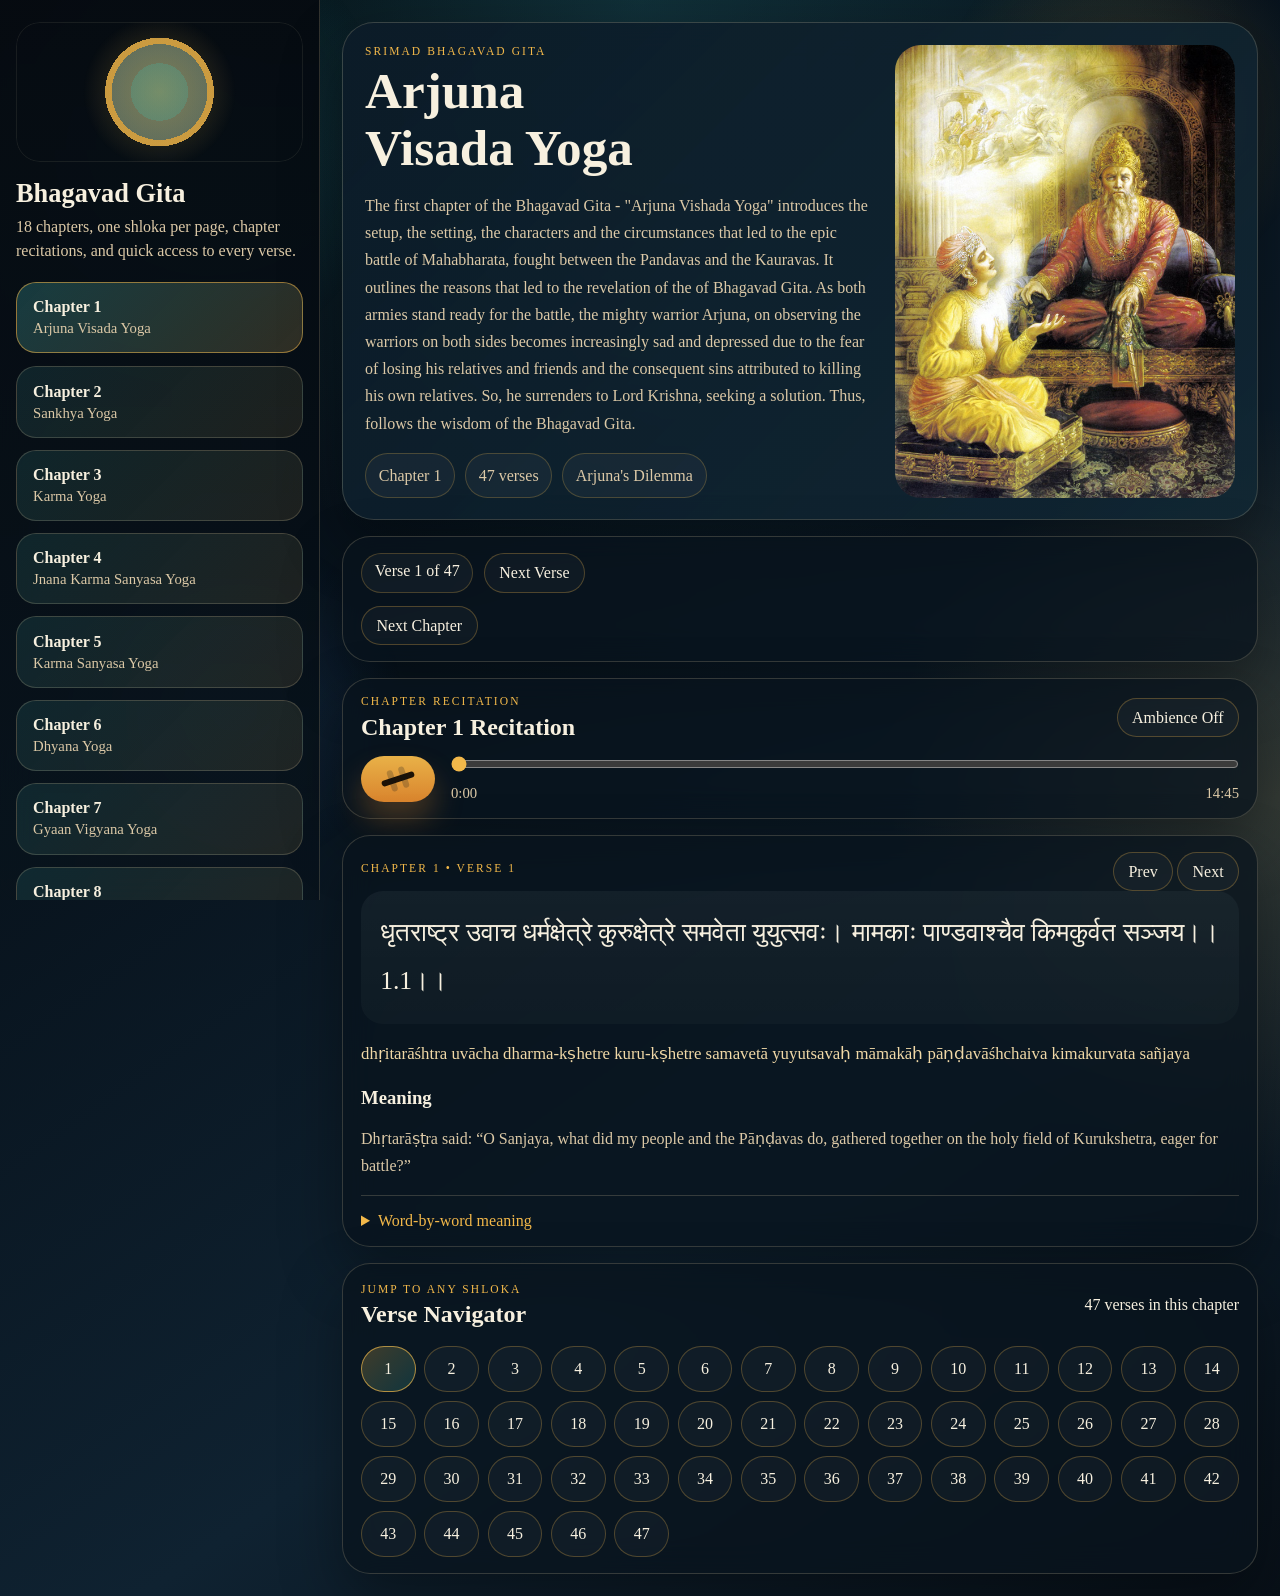
==== index.html @ bb4d5cd3 "Create Bhagavad Gita listening site" ====
<!doctype html>
<html lang="en">
  <head>
    <meta charset="UTF-8" />
    <meta name="viewport" content="width=device-width, initial-scale=1.0" />
    <title>Bhagavad Gita</title>
    <link rel="stylesheet" href="styles.css" />
  </head>
  <body>
    <div class="page-shell">
      <aside class="sidebar" id="sidebar"></aside>

      <main class="main-panel">
        <section class="hero" id="hero">
          <div class="hero-copy">
            <p class="eyebrow">Srimad Bhagavad Gita</p>
            <h1 id="chapterTitle">Loading...</h1>
            <p class="chapter-summary" id="chapterSummary"></p>
            <div class="chapter-meta" id="chapterMeta"></div>
          </div>
          <div class="hero-art">
            <img id="chapterImage" alt="Bhagavad Gita chapter artwork" />
          </div>
        </section>

        <section class="control-bar">
          <div class="verse-rail" id="verseNav"></div>
          <div class="chapter-rail" id="chapterNav"></div>
        </section>

        <section class="player-card">
          <div class="player-header">
            <div>
              <p class="eyebrow">Chapter Recitation</p>
              <h2 id="audioTitle">Audio</h2>
            </div>
            <button class="ghost-button" id="ambienceToggle" type="button">Ambience Off</button>
          </div>

          <div class="audio-player">
            <button class="play-button" id="playPause" type="button" aria-label="Play chapter audio">
              <span class="flute-icon"></span>
            </button>
            <div class="audio-body">
              <input id="seekBar" type="range" min="0" max="100" step="0.1" value="0" />
              <div class="time-row">
                <span id="currentTime">0:00</span>
                <span id="duration">0:00</span>
              </div>
            </div>
          </div>

          <audio id="chapterAudio" preload="metadata"></audio>
          <audio id="ambienceAudio" preload="metadata" loop src="assets/bg-full.mp3"></audio>
        </section>

        <article class="shloka-card">
          <div class="verse-header">
            <p class="eyebrow" id="verseLocation">Verse</p>
            <div class="jump-actions">
              <button id="prevVerse" type="button">Prev</button>
              <button id="nextVerse" type="button">Next</button>
            </div>
          </div>

          <div class="shloka-text" id="verseText"></div>
          <div class="transliteration" id="transliteration"></div>
          <div class="meaning-block">
            <h3>Meaning</h3>
            <p id="verseMeaning"></p>
          </div>
          <details class="word-meanings">
            <summary>Word-by-word meaning</summary>
            <p id="wordMeanings"></p>
          </details>
        </article>

        <section class="jump-grid-wrap">
          <div class="jump-grid-header">
            <div>
              <p class="eyebrow">Jump To Any Shloka</p>
              <h2>Verse Navigator</h2>
            </div>
            <p id="jumpLabel"></p>
          </div>
          <div class="jump-grid" id="jumpGrid"></div>
        </section>
      </main>
    </div>

    <script src="app.js"></script>
  </body>
</html>
---- styles.css ----
:root {
  --bg: #09141d;
  --surface: rgba(9, 20, 29, 0.74);
  --surface-strong: rgba(5, 12, 19, 0.92);
  --card: rgba(255, 248, 229, 0.1);
  --card-strong: rgba(255, 248, 229, 0.14);
  --text: #f7f0df;
  --muted: #dcc9a7;
  --accent: #f2b84a;
  --accent-strong: #eb8e2f;
  --peacock: #2aa6a4;
  --peacock-deep: #0f5867;
  --border: rgba(255, 232, 183, 0.18);
  --shadow: 0 25px 60px rgba(0, 0, 0, 0.35);
}

* {
  box-sizing: border-box;
}

html {
  scroll-behavior: smooth;
}

body {
  margin: 0;
  min-height: 100vh;
  font-family: "Georgia", "Palatino Linotype", serif;
  color: var(--text);
  background:
    radial-gradient(circle at top, rgba(50, 155, 168, 0.24), transparent 35%),
    radial-gradient(circle at right, rgba(242, 184, 74, 0.16), transparent 26%),
    linear-gradient(145deg, #03070b, #08131d 34%, #0f2231 68%, #081018);
}

body::before {
  content: "";
  position: fixed;
  inset: 0;
  pointer-events: none;
  background:
    radial-gradient(circle at 12% 16%, rgba(59, 188, 196, 0.2), transparent 18%),
    radial-gradient(circle at 88% 12%, rgba(242, 184, 74, 0.18), transparent 14%),
    radial-gradient(circle at 18% 78%, rgba(67, 123, 193, 0.18), transparent 14%);
  opacity: 0.95;
}

.page-shell {
  position: relative;
  display: grid;
  grid-template-columns: 320px minmax(0, 1fr);
  min-height: 100vh;
}

.sidebar {
  position: sticky;
  top: 0;
  height: 100vh;
  overflow: auto;
  padding: 1.4rem 1rem 2rem;
  background: linear-gradient(180deg, rgba(6, 11, 17, 0.96), rgba(9, 20, 29, 0.88));
  border-right: 1px solid var(--border);
  backdrop-filter: blur(18px);
}

.sidebar::before {
  content: "";
  display: block;
  height: 140px;
  margin-bottom: 1rem;
  border-radius: 24px;
  background:
    radial-gradient(circle at 50% 50%, rgba(242, 184, 74, 0.28), transparent 48%),
    radial-gradient(circle at 50% 50%, rgba(42, 166, 164, 0.34) 0 18%, transparent 18%),
    radial-gradient(circle at 50% 50%, rgba(18, 77, 111, 0.64) 18% 30%, transparent 30%),
    radial-gradient(circle at 50% 50%, rgba(242, 184, 74, 0.82) 30% 34%, transparent 34%);
  box-shadow: inset 0 0 0 1px rgba(255, 240, 204, 0.08);
}

.sidebar-title,
.sidebar-subtitle {
  margin: 0;
}

.sidebar-title {
  font-size: 1.65rem;
}

.sidebar-subtitle {
  margin-top: 0.35rem;
  color: var(--muted);
  line-height: 1.5;
}

.chapter-list {
  display: grid;
  gap: 0.75rem;
  margin-top: 1.25rem;
}

.chapter-button {
  width: 100%;
  border: 1px solid var(--border);
  border-radius: 20px;
  padding: 0.95rem 1rem;
  text-align: left;
  color: var(--text);
  background:
    linear-gradient(135deg, rgba(42, 166, 164, 0.12), rgba(242, 184, 74, 0.08)),
    rgba(255, 255, 255, 0.02);
  cursor: pointer;
  transition: transform 180ms ease, border-color 180ms ease, background 180ms ease;
}

.chapter-button:hover,
.chapter-button.active {
  transform: translateY(-1px);
  border-color: rgba(242, 184, 74, 0.54);
  background:
    linear-gradient(135deg, rgba(42, 166, 164, 0.26), rgba(242, 184, 74, 0.14)),
    rgba(255, 255, 255, 0.04);
}

.chapter-button strong,
.chapter-button span {
  display: block;
}

.chapter-button span {
  margin-top: 0.25rem;
  color: var(--muted);
  font-size: 0.92rem;
}

.main-panel {
  position: relative;
  z-index: 1;
  padding: 1.4rem;
}

.hero,
.player-card,
.shloka-card,
.jump-grid-wrap,
.control-bar {
  border: 1px solid var(--border);
  background: var(--surface);
  backdrop-filter: blur(16px);
  box-shadow: var(--shadow);
}

.hero {
  display: grid;
  grid-template-columns: minmax(0, 1.2fr) minmax(260px, 0.8fr);
  gap: 1.2rem;
  border-radius: 32px;
  padding: 1.35rem;
  overflow: hidden;
  background:
    linear-gradient(135deg, rgba(12, 28, 41, 0.88), rgba(27, 61, 79, 0.42)),
    rgba(9, 20, 29, 0.72);
}

.hero-copy {
  align-self: center;
}

.eyebrow {
  margin: 0 0 0.4rem;
  text-transform: uppercase;
  letter-spacing: 0.18em;
  font-size: 0.72rem;
  color: var(--accent);
}

.hero h1,
.player-card h2,
.jump-grid-wrap h2 {
  margin: 0;
  line-height: 1.1;
}

.hero h1 {
  font-size: clamp(2rem, 4vw, 3.7rem);
  max-width: 11ch;
}

.chapter-summary,
.chapter-meta,
.meaning-block p,
.word-meanings p {
  color: var(--muted);
  line-height: 1.7;
}

.chapter-meta {
  display: flex;
  flex-wrap: wrap;
  gap: 0.6rem;
  margin-top: 1rem;
}

.chapter-meta span,
.chapter-chip {
  border-radius: 999px;
  padding: 0.5rem 0.8rem;
  border: 1px solid rgba(242, 184, 74, 0.24);
  background: rgba(255, 255, 255, 0.04);
}

.hero-art {
  position: relative;
  min-height: 340px;
}

.hero-art::before {
  content: "";
  position: absolute;
  inset: 1rem;
  border-radius: 26px;
  background:
    radial-gradient(circle at 50% 22%, rgba(242, 184, 74, 0.32), transparent 28%),
    linear-gradient(180deg, rgba(7, 19, 32, 0.16), rgba(7, 19, 32, 0.86));
}

.hero-art img {
  position: absolute;
  inset: 0;
  width: 100%;
  height: 100%;
  object-fit: cover;
  border-radius: 26px;
}

.control-bar,
.player-card,
.shloka-card,
.jump-grid-wrap {
  margin-top: 1rem;
  border-radius: 28px;
  padding: 1rem 1.1rem;
}

.verse-rail,
.chapter-rail {
  display: flex;
  flex-wrap: wrap;
  gap: 0.65rem;
}

.chapter-rail {
  margin-top: 0.85rem;
}

.rail-link,
.jump-link,
.ghost-button,
.jump-actions button {
  border: 1px solid rgba(242, 184, 74, 0.28);
  border-radius: 999px;
  background: rgba(255, 255, 255, 0.03);
  color: var(--text);
  text-decoration: none;
  cursor: pointer;
}

.rail-link,
.ghost-button,
.jump-actions button {
  padding: 0.6rem 0.9rem;
}

.rail-link.active,
.jump-link.active {
  background: linear-gradient(135deg, rgba(242, 184, 74, 0.24), rgba(42, 166, 164, 0.22));
  border-color: rgba(242, 184, 74, 0.68);
}

.player-header,
.audio-player,
.verse-header,
.jump-grid-header {
  display: flex;
  align-items: center;
  justify-content: space-between;
  gap: 1rem;
}

.audio-player {
  margin-top: 1rem;
  align-items: stretch;
}

.play-button {
  position: relative;
  width: 74px;
  border: 0;
  border-radius: 24px;
  background:
    linear-gradient(180deg, rgba(242, 184, 74, 0.96), rgba(235, 142, 47, 0.92));
  color: #111;
  cursor: pointer;
  box-shadow: 0 18px 30px rgba(235, 142, 47, 0.28);
}

.flute-icon,
.flute-icon::before,
.flute-icon::after {
  display: block;
  position: absolute;
}

.flute-icon {
  top: 50%;
  left: 50%;
  width: 34px;
  height: 6px;
  border-radius: 999px;
  transform: translate(-50%, -50%) rotate(-18deg);
  background: #1d1206;
}

.flute-icon::before,
.flute-icon::after {
  content: "";
  top: -8px;
  width: 6px;
  height: 22px;
  border-radius: 999px;
  background: rgba(9, 20, 29, 0.22);
}

.flute-icon::before {
  left: 8px;
}

.flute-icon::after {
  right: 8px;
}

.audio-body {
  flex: 1;
}

input[type="range"] {
  width: 100%;
  margin: 0;
  accent-color: var(--accent);
}

.time-row {
  display: flex;
  justify-content: space-between;
  margin-top: 0.55rem;
  color: var(--muted);
  font-size: 0.92rem;
}

.shloka-text {
  font-size: clamp(1.4rem, 2vw, 2rem);
  line-height: 1.9;
  padding: 1.1rem 1.2rem;
  border-radius: 22px;
  background:
    linear-gradient(180deg, rgba(255, 255, 255, 0.05), rgba(255, 255, 255, 0.03)),
    rgba(9, 20, 29, 0.32);
}

.transliteration {
  margin-top: 1rem;
  font-size: 1.05rem;
  line-height: 1.7;
  color: #f1d9a7;
}

.meaning-block h3 {
  margin-bottom: 0.4rem;
}

.word-meanings {
  margin-top: 1rem;
  border-top: 1px solid var(--border);
  padding-top: 1rem;
}

.word-meanings summary {
  cursor: pointer;
  color: var(--accent);
}

.jump-grid {
  display: grid;
  grid-template-columns: repeat(auto-fill, minmax(54px, 1fr));
  gap: 0.55rem;
  margin-top: 1rem;
}

.jump-link {
  display: inline-flex;
  align-items: center;
  justify-content: center;
  min-height: 46px;
}

button,
input {
  font: inherit;
}

@media (max-width: 1100px) {
  .page-shell {
    grid-template-columns: 1fr;
  }

  .sidebar {
    position: relative;
    height: auto;
    border-right: 0;
    border-bottom: 1px solid var(--border);
  }
}

@media (max-width: 760px) {
  .main-panel {
    padding: 0.9rem;
  }

  .hero {
    grid-template-columns: 1fr;
  }

  .hero-art {
    min-height: 260px;
  }

  .player-header,
  .audio-player,
  .verse-header,
  .jump-grid-header {
    flex-direction: column;
    align-items: flex-start;
  }

  .play-button {
    width: 100%;
    height: 70px;
  }

  .jump-actions {
    width: 100%;
    display: grid;
    grid-template-columns: 1fr 1fr;
    gap: 0.7rem;
  }
}
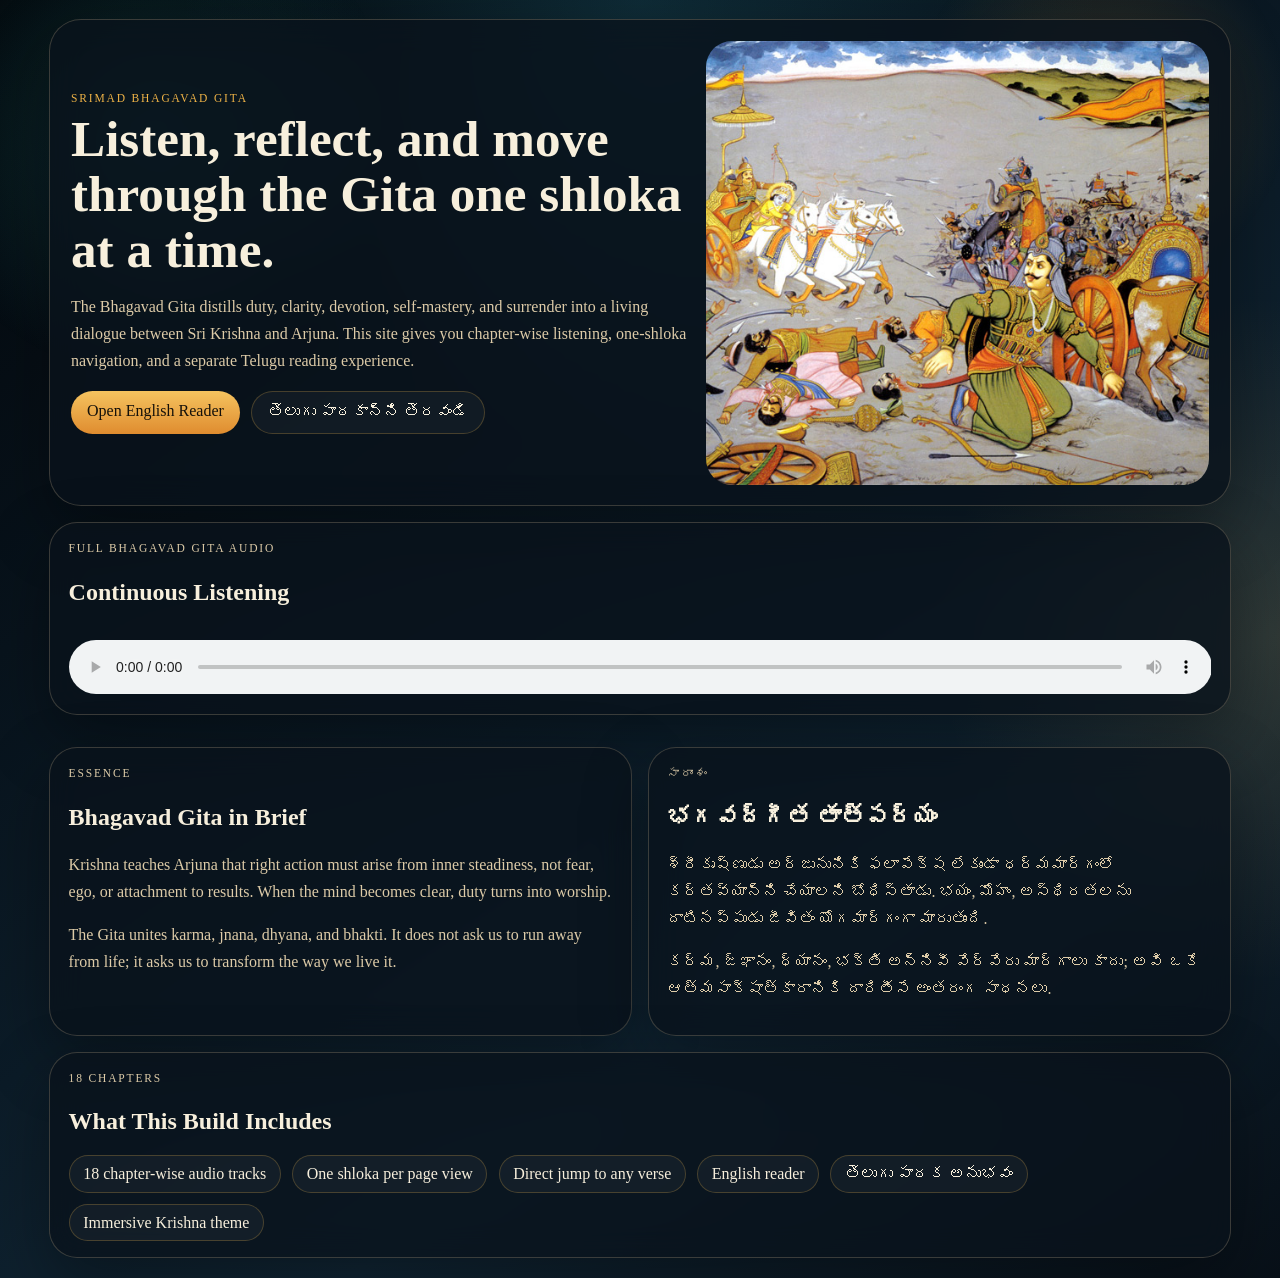
==== commit 2e8c09d3: "Add homepage and Telugu reader" ====
--- a/index.html
+++ b/index.html
@@ -6,88 +6,81 @@
     <title>Bhagavad Gita</title>
     <link rel="stylesheet" href="styles.css" />
   </head>
-  <body>
-    <div class="page-shell">
-      <aside class="sidebar" id="sidebar"></aside>
+  <body class="landing-body">
+    <main class="landing-shell">
+      <section class="landing-hero">
+        <div class="landing-copy">
+          <p class="eyebrow">Srimad Bhagavad Gita</p>
+          <h1>Listen, reflect, and move through the Gita one shloka at a time.</h1>
+          <p class="lead">
+            The Bhagavad Gita distills duty, clarity, devotion, self-mastery, and surrender into a
+            living dialogue between Sri Krishna and Arjuna. This site gives you chapter-wise
+            listening, one-shloka navigation, and a separate Telugu reading experience.
+          </p>
+          <div class="landing-actions">
+            <a class="primary-link" href="english.html">Open English Reader</a>
+            <a class="secondary-link" href="telugu.html">తెలుగు పాఠకాన్ని తెరవండి</a>
+          </div>
+        </div>
+        <div class="landing-art">
+          <img src="assets/images/gita-139.jpg" alt="Lord Krishna artwork" />
+        </div>
+      </section>
 
-      <main class="main-panel">
-        <section class="hero" id="hero">
-          <div class="hero-copy">
-            <p class="eyebrow">Srimad Bhagavad Gita</p>
-            <h1 id="chapterTitle">Loading...</h1>
-            <p class="chapter-summary" id="chapterSummary"></p>
-            <div class="chapter-meta" id="chapterMeta"></div>
+      <section class="landing-card">
+        <div class="section-head">
+          <div>
+            <p class="eyebrow">Full Bhagavad Gita Audio</p>
+            <h2>Continuous Listening</h2>
           </div>
-          <div class="hero-art">
-            <img id="chapterImage" alt="Bhagavad Gita chapter artwork" />
-          </div>
-        </section>
+        </div>
+        <audio class="native-audio" controls preload="metadata" src="assets/bg-full.mp3"></audio>
+      </section>
 
-        <section class="control-bar">
-          <div class="verse-rail" id="verseNav"></div>
-          <div class="chapter-rail" id="chapterNav"></div>
-        </section>
-
-        <section class="player-card">
-          <div class="player-header">
-            <div>
-              <p class="eyebrow">Chapter Recitation</p>
-              <h2 id="audioTitle">Audio</h2>
-            </div>
-            <button class="ghost-button" id="ambienceToggle" type="button">Ambience Off</button>
-          </div>
-
-          <div class="audio-player">
-            <button class="play-button" id="playPause" type="button" aria-label="Play chapter audio">
-              <span class="flute-icon"></span>
-            </button>
-            <div class="audio-body">
-              <input id="seekBar" type="range" min="0" max="100" step="0.1" value="0" />
-              <div class="time-row">
-                <span id="currentTime">0:00</span>
-                <span id="duration">0:00</span>
-              </div>
-            </div>
-          </div>
-
-          <audio id="chapterAudio" preload="metadata"></audio>
-          <audio id="ambienceAudio" preload="metadata" loop src="assets/bg-full.mp3"></audio>
-        </section>
-
-        <article class="shloka-card">
-          <div class="verse-header">
-            <p class="eyebrow" id="verseLocation">Verse</p>
-            <div class="jump-actions">
-              <button id="prevVerse" type="button">Prev</button>
-              <button id="nextVerse" type="button">Next</button>
-            </div>
-          </div>
-
-          <div class="shloka-text" id="verseText"></div>
-          <div class="transliteration" id="transliteration"></div>
-          <div class="meaning-block">
-            <h3>Meaning</h3>
-            <p id="verseMeaning"></p>
-          </div>
-          <details class="word-meanings">
-            <summary>Word-by-word meaning</summary>
-            <p id="wordMeanings"></p>
-          </details>
+      <section class="summary-grid">
+        <article class="landing-card">
+          <p class="eyebrow">Essence</p>
+          <h2>Bhagavad Gita in Brief</h2>
+          <p>
+            Krishna teaches Arjuna that right action must arise from inner steadiness, not fear,
+            ego, or attachment to results. When the mind becomes clear, duty turns into worship.
+          </p>
+          <p>
+            The Gita unites karma, jnana, dhyana, and bhakti. It does not ask us to run away from
+            life; it asks us to transform the way we live it.
+          </p>
         </article>
 
-        <section class="jump-grid-wrap">
-          <div class="jump-grid-header">
-            <div>
-              <p class="eyebrow">Jump To Any Shloka</p>
-              <h2>Verse Navigator</h2>
-            </div>
-            <p id="jumpLabel"></p>
+        <article class="landing-card">
+          <p class="eyebrow">సారాంశం</p>
+          <h2>భగవద్గీత తాత్పర్యం</h2>
+          <p>
+            శ్రీకృష్ణుడు అర్జునునికి ఫలాపేక్ష లేకుండా ధర్మమార్గంలో కర్తవ్యాన్ని చేయాలని బోధిస్తాడు.
+            భయం, మోహం, అస్థిరతలను దాటినప్పుడు జీవితం యోగమార్గంగా మారుతుంది.
+          </p>
+          <p>
+            కర్మ, జ్ఞానం, ధ్యానం, భక్తి అన్నివీ వేర్వేరు మార్గాలు కాదు; అవి ఒకే ఆత్మసాక్షాత్కారానికి
+            దారితీసే అంతరంగ సాధనలు.
+          </p>
+        </article>
+      </section>
+
+      <section class="chapter-preview landing-card">
+        <div class="section-head">
+          <div>
+            <p class="eyebrow">18 Chapters</p>
+            <h2>What This Build Includes</h2>
           </div>
-          <div class="jump-grid" id="jumpGrid"></div>
-        </section>
-      </main>
-    </div>
-
-    <script src="app.js"></script>
+        </div>
+        <div class="preview-pills">
+          <span>18 chapter-wise audio tracks</span>
+          <span>One shloka per page view</span>
+          <span>Direct jump to any verse</span>
+          <span>English reader</span>
+          <span>తెలుగు పాఠక అనుభవం</span>
+          <span>Immersive Krishna theme</span>
+        </div>
+      </section>
+    </main>
   </body>
 </html>
--- a/styles.css
+++ b/styles.css
@@ -1,36 +1,29 @@
 :root {
-  --bg: #09141d;
-  --surface: rgba(9, 20, 29, 0.74);
-  --surface-strong: rgba(5, 12, 19, 0.92);
-  --card: rgba(255, 248, 229, 0.1);
-  --card-strong: rgba(255, 248, 229, 0.14);
-  --text: #f7f0df;
-  --muted: #dcc9a7;
-  --accent: #f2b84a;
-  --accent-strong: #eb8e2f;
-  --peacock: #2aa6a4;
-  --peacock-deep: #0f5867;
-  --border: rgba(255, 232, 183, 0.18);
-  --shadow: 0 25px 60px rgba(0, 0, 0, 0.35);
+  --bg: #09131b;
+  --surface: rgba(10, 19, 27, 0.78);
+  --surface-soft: rgba(255, 248, 231, 0.07);
+  --text: #f7efdc;
+  --muted: #ddcba8;
+  --accent: #efb347;
+  --accent-deep: #d57e1f;
+  --peacock: #1aa1a3;
+  --border: rgba(255, 226, 177, 0.2);
+  --shadow: 0 24px 64px rgba(0, 0, 0, 0.35);
 }
 
 * {
   box-sizing: border-box;
-}
-
-html {
-  scroll-behavior: smooth;
 }
 
 body {
   margin: 0;
   min-height: 100vh;
+  color: var(--text);
   font-family: "Georgia", "Palatino Linotype", serif;
-  color: var(--text);
   background:
-    radial-gradient(circle at top, rgba(50, 155, 168, 0.24), transparent 35%),
-    radial-gradient(circle at right, rgba(242, 184, 74, 0.16), transparent 26%),
-    linear-gradient(145deg, #03070b, #08131d 34%, #0f2231 68%, #081018);
+    radial-gradient(circle at top, rgba(40, 133, 155, 0.24), transparent 32%),
+    radial-gradient(circle at right, rgba(239, 179, 71, 0.14), transparent 24%),
+    linear-gradient(145deg, #03070b, #08131c 30%, #102534 70%, #081018);
 }
 
 body::before {
@@ -39,16 +32,183 @@
   inset: 0;
   pointer-events: none;
   background:
-    radial-gradient(circle at 12% 16%, rgba(59, 188, 196, 0.2), transparent 18%),
-    radial-gradient(circle at 88% 12%, rgba(242, 184, 74, 0.18), transparent 14%),
-    radial-gradient(circle at 18% 78%, rgba(67, 123, 193, 0.18), transparent 14%);
-  opacity: 0.95;
+    radial-gradient(circle at 12% 15%, rgba(51, 176, 178, 0.2), transparent 18%),
+    radial-gradient(circle at 86% 12%, rgba(239, 179, 71, 0.18), transparent 14%);
+}
+
+a,
+button {
+  font: inherit;
+}
+
+.landing-shell,
+.main-panel {
+  position: relative;
+  z-index: 1;
+}
+
+.landing-shell {
+  max-width: 1220px;
+  margin: 0 auto;
+  padding: 1.2rem;
+}
+
+.landing-hero,
+.landing-card,
+.hero,
+.control-bar,
+.player-card,
+.shloka-card,
+.jump-grid-wrap,
+.sidebar {
+  border: 1px solid var(--border);
+  background: var(--surface);
+  backdrop-filter: blur(16px);
+  box-shadow: var(--shadow);
+}
+
+.landing-hero,
+.hero {
+  display: grid;
+  grid-template-columns: minmax(0, 1.1fr) minmax(280px, 0.9fr);
+  gap: 1.2rem;
+  border-radius: 32px;
+  overflow: hidden;
+  padding: 1.3rem;
+}
+
+.landing-copy,
+.hero-copy {
+  align-self: center;
+}
+
+.landing-hero h1,
+.hero h1 {
+  margin: 0;
+  line-height: 1.08;
+  font-size: clamp(2.1rem, 4vw, 4rem);
+}
+
+.eyebrow {
+  margin: 0 0 0.45rem;
+  text-transform: uppercase;
+  letter-spacing: 0.16em;
+  font-size: 0.72rem;
+  color: var(--accent);
+}
+
+.lead,
+.chapter-summary,
+.landing-card p,
+.sidebar-subtitle,
+.meaning-block p,
+.word-meanings p {
+  color: var(--muted);
+  line-height: 1.7;
+}
+
+.landing-actions,
+.top-strip,
+.chapter-meta,
+.preview-pills,
+.verse-rail,
+.chapter-rail,
+.jump-actions {
+  display: flex;
+  flex-wrap: wrap;
+  gap: 0.7rem;
+}
+
+.landing-actions,
+.chapter-meta {
+  margin-top: 1rem;
+}
+
+.primary-link,
+.secondary-link,
+.chapter-chip,
+.rail-link,
+.jump-link,
+.chapter-button,
+.jump-actions button {
+  border-radius: 999px;
+  text-decoration: none;
+}
+
+.primary-link,
+.secondary-link,
+.jump-actions button,
+.chapter-button {
+  padding: 0.72rem 1rem;
+}
+
+.primary-link {
+  color: #15110a;
+  background: linear-gradient(180deg, #f5c35f, #df8c2f);
+}
+
+.secondary-link,
+.jump-actions button,
+.chapter-button,
+.rail-link,
+.jump-link,
+.chapter-chip {
+  color: var(--text);
+  border: 1px solid rgba(239, 179, 71, 0.24);
+  background: rgba(255, 255, 255, 0.04);
+}
+
+.button-link {
+  cursor: pointer;
+}
+
+.landing-art,
+.hero-art {
+  min-height: 320px;
+  position: relative;
+}
+
+.landing-art img,
+.hero-art img {
+  width: 100%;
+  height: 100%;
+  object-fit: cover;
+  border-radius: 26px;
+}
+
+.landing-card,
+.control-bar,
+.player-card,
+.shloka-card,
+.jump-grid-wrap {
+  margin-top: 1rem;
+  border-radius: 28px;
+  padding: 1rem 1.15rem;
+}
+
+.summary-grid {
+  display: grid;
+  grid-template-columns: repeat(2, minmax(0, 1fr));
+  gap: 1rem;
+  margin-top: 1rem;
+}
+
+.preview-pills span,
+.chapter-meta span {
+  padding: 0.55rem 0.85rem;
+  border-radius: 999px;
+  border: 1px solid rgba(239, 179, 71, 0.24);
+  background: rgba(255, 255, 255, 0.04);
+}
+
+.native-audio {
+  width: 100%;
+  margin-top: 0.9rem;
 }
 
 .page-shell {
-  position: relative;
-  display: grid;
-  grid-template-columns: 320px minmax(0, 1fr);
+  display: grid;
+  grid-template-columns: 310px minmax(0, 1fr);
   min-height: 100vh;
 }
 
@@ -57,68 +217,38 @@
   top: 0;
   height: 100vh;
   overflow: auto;
-  padding: 1.4rem 1rem 2rem;
+  padding: 1.3rem 1rem 2rem;
   background: linear-gradient(180deg, rgba(6, 11, 17, 0.96), rgba(9, 20, 29, 0.88));
-  border-right: 1px solid var(--border);
-  backdrop-filter: blur(18px);
 }
 
 .sidebar::before {
   content: "";
   display: block;
-  height: 140px;
+  height: 136px;
   margin-bottom: 1rem;
   border-radius: 24px;
   background:
-    radial-gradient(circle at 50% 50%, rgba(242, 184, 74, 0.28), transparent 48%),
-    radial-gradient(circle at 50% 50%, rgba(42, 166, 164, 0.34) 0 18%, transparent 18%),
+    radial-gradient(circle at 50% 50%, rgba(239, 179, 71, 0.28), transparent 48%),
+    radial-gradient(circle at 50% 50%, rgba(26, 161, 163, 0.34) 0 18%, transparent 18%),
     radial-gradient(circle at 50% 50%, rgba(18, 77, 111, 0.64) 18% 30%, transparent 30%),
-    radial-gradient(circle at 50% 50%, rgba(242, 184, 74, 0.82) 30% 34%, transparent 34%);
-  box-shadow: inset 0 0 0 1px rgba(255, 240, 204, 0.08);
-}
-
-.sidebar-title,
-.sidebar-subtitle {
+    radial-gradient(circle at 50% 50%, rgba(239, 179, 71, 0.82) 30% 34%, transparent 34%);
+}
+
+.sidebar-title {
   margin: 0;
-}
-
-.sidebar-title {
-  font-size: 1.65rem;
-}
-
-.sidebar-subtitle {
-  margin-top: 0.35rem;
-  color: var(--muted);
-  line-height: 1.5;
+  font-size: 1.7rem;
 }
 
 .chapter-list {
   display: grid;
   gap: 0.75rem;
-  margin-top: 1.25rem;
+  margin-top: 1.2rem;
 }
 
 .chapter-button {
   width: 100%;
-  border: 1px solid var(--border);
-  border-radius: 20px;
-  padding: 0.95rem 1rem;
   text-align: left;
-  color: var(--text);
-  background:
-    linear-gradient(135deg, rgba(42, 166, 164, 0.12), rgba(242, 184, 74, 0.08)),
-    rgba(255, 255, 255, 0.02);
   cursor: pointer;
-  transition: transform 180ms ease, border-color 180ms ease, background 180ms ease;
-}
-
-.chapter-button:hover,
-.chapter-button.active {
-  transform: translateY(-1px);
-  border-color: rgba(242, 184, 74, 0.54);
-  background:
-    linear-gradient(135deg, rgba(42, 166, 164, 0.26), rgba(242, 184, 74, 0.14)),
-    rgba(255, 255, 255, 0.04);
 }
 
 .chapter-button strong,
@@ -127,250 +257,59 @@
 }
 
 .chapter-button span {
-  margin-top: 0.25rem;
+  margin-top: 0.2rem;
   color: var(--muted);
-  font-size: 0.92rem;
-}
-
-.main-panel {
-  position: relative;
-  z-index: 1;
-  padding: 1.4rem;
-}
-
-.hero,
-.player-card,
-.shloka-card,
-.jump-grid-wrap,
-.control-bar {
-  border: 1px solid var(--border);
-  background: var(--surface);
-  backdrop-filter: blur(16px);
-  box-shadow: var(--shadow);
-}
-
-.hero {
-  display: grid;
-  grid-template-columns: minmax(0, 1.2fr) minmax(260px, 0.8fr);
-  gap: 1.2rem;
-  border-radius: 32px;
-  padding: 1.35rem;
-  overflow: hidden;
-  background:
-    linear-gradient(135deg, rgba(12, 28, 41, 0.88), rgba(27, 61, 79, 0.42)),
-    rgba(9, 20, 29, 0.72);
-}
-
-.hero-copy {
-  align-self: center;
-}
-
-.eyebrow {
-  margin: 0 0 0.4rem;
-  text-transform: uppercase;
-  letter-spacing: 0.18em;
-  font-size: 0.72rem;
-  color: var(--accent);
-}
-
-.hero h1,
-.player-card h2,
-.jump-grid-wrap h2 {
-  margin: 0;
-  line-height: 1.1;
-}
-
-.hero h1 {
-  font-size: clamp(2rem, 4vw, 3.7rem);
-  max-width: 11ch;
-}
-
-.chapter-summary,
-.chapter-meta,
-.meaning-block p,
-.word-meanings p {
-  color: var(--muted);
-  line-height: 1.7;
-}
-
-.chapter-meta {
-  display: flex;
-  flex-wrap: wrap;
-  gap: 0.6rem;
-  margin-top: 1rem;
-}
-
-.chapter-meta span,
-.chapter-chip {
-  border-radius: 999px;
-  padding: 0.5rem 0.8rem;
-  border: 1px solid rgba(242, 184, 74, 0.24);
-  background: rgba(255, 255, 255, 0.04);
-}
-
-.hero-art {
-  position: relative;
-  min-height: 340px;
-}
-
-.hero-art::before {
-  content: "";
-  position: absolute;
-  inset: 1rem;
-  border-radius: 26px;
-  background:
-    radial-gradient(circle at 50% 22%, rgba(242, 184, 74, 0.32), transparent 28%),
-    linear-gradient(180deg, rgba(7, 19, 32, 0.16), rgba(7, 19, 32, 0.86));
-}
-
-.hero-art img {
-  position: absolute;
-  inset: 0;
-  width: 100%;
-  height: 100%;
-  object-fit: cover;
-  border-radius: 26px;
-}
-
-.control-bar,
-.player-card,
-.shloka-card,
-.jump-grid-wrap {
-  margin-top: 1rem;
-  border-radius: 28px;
-  padding: 1rem 1.1rem;
-}
-
-.verse-rail,
-.chapter-rail {
-  display: flex;
-  flex-wrap: wrap;
-  gap: 0.65rem;
-}
-
-.chapter-rail {
-  margin-top: 0.85rem;
-}
-
-.rail-link,
-.jump-link,
-.ghost-button,
-.jump-actions button {
-  border: 1px solid rgba(242, 184, 74, 0.28);
-  border-radius: 999px;
-  background: rgba(255, 255, 255, 0.03);
-  color: var(--text);
-  text-decoration: none;
-  cursor: pointer;
-}
-
-.rail-link,
-.ghost-button,
-.jump-actions button {
-  padding: 0.6rem 0.9rem;
-}
-
+}
+
+.chapter-button.active,
+.chapter-button:hover,
 .rail-link.active,
 .jump-link.active {
-  background: linear-gradient(135deg, rgba(242, 184, 74, 0.24), rgba(42, 166, 164, 0.22));
-  border-color: rgba(242, 184, 74, 0.68);
-}
-
-.player-header,
-.audio-player,
-.verse-header,
-.jump-grid-header {
+  background: linear-gradient(135deg, rgba(26, 161, 163, 0.22), rgba(239, 179, 71, 0.18));
+  border-color: rgba(239, 179, 71, 0.58);
+}
+
+.main-panel {
+  padding: 1.2rem;
+}
+
+.top-strip {
+  margin-bottom: 1rem;
+}
+
+.section-head,
+.verse-header {
   display: flex;
-  align-items: center;
   justify-content: space-between;
   gap: 1rem;
-}
-
-.audio-player {
-  margin-top: 1rem;
-  align-items: stretch;
-}
-
-.play-button {
-  position: relative;
-  width: 74px;
-  border: 0;
-  border-radius: 24px;
-  background:
-    linear-gradient(180deg, rgba(242, 184, 74, 0.96), rgba(235, 142, 47, 0.92));
-  color: #111;
-  cursor: pointer;
-  box-shadow: 0 18px 30px rgba(235, 142, 47, 0.28);
-}
-
-.flute-icon,
-.flute-icon::before,
-.flute-icon::after {
-  display: block;
-  position: absolute;
-}
-
-.flute-icon {
-  top: 50%;
-  left: 50%;
-  width: 34px;
-  height: 6px;
-  border-radius: 999px;
-  transform: translate(-50%, -50%) rotate(-18deg);
-  background: #1d1206;
-}
-
-.flute-icon::before,
-.flute-icon::after {
-  content: "";
-  top: -8px;
-  width: 6px;
-  height: 22px;
-  border-radius: 999px;
-  background: rgba(9, 20, 29, 0.22);
-}
-
-.flute-icon::before {
-  left: 8px;
-}
-
-.flute-icon::after {
-  right: 8px;
-}
-
-.audio-body {
-  flex: 1;
-}
-
-input[type="range"] {
-  width: 100%;
-  margin: 0;
-  accent-color: var(--accent);
-}
-
-.time-row {
-  display: flex;
-  justify-content: space-between;
-  margin-top: 0.55rem;
-  color: var(--muted);
-  font-size: 0.92rem;
+  align-items: center;
+}
+
+.verse-header {
+  margin-bottom: 1rem;
+}
+
+.chapter-summary {
+  margin-top: 0.8rem;
+}
+
+.chapter-rail {
+  margin-top: 0.8rem;
 }
 
 .shloka-text {
-  font-size: clamp(1.4rem, 2vw, 2rem);
+  font-size: clamp(1.38rem, 2vw, 2rem);
   line-height: 1.9;
   padding: 1.1rem 1.2rem;
   border-radius: 22px;
-  background:
-    linear-gradient(180deg, rgba(255, 255, 255, 0.05), rgba(255, 255, 255, 0.03)),
-    rgba(9, 20, 29, 0.32);
+  background: linear-gradient(180deg, rgba(255, 255, 255, 0.06), rgba(255, 255, 255, 0.03));
 }
 
 .transliteration {
   margin-top: 1rem;
-  font-size: 1.05rem;
+  font-size: 1.03rem;
+  color: #f4daaa;
   line-height: 1.7;
-  color: #f1d9a7;
 }
 
 .meaning-block h3 {
@@ -379,8 +318,8 @@
 
 .word-meanings {
   margin-top: 1rem;
+  padding-top: 1rem;
   border-top: 1px solid var(--border);
-  padding-top: 1rem;
 }
 
 .word-meanings summary {
@@ -402,12 +341,7 @@
   min-height: 46px;
 }
 
-button,
-input {
-  font: inherit;
-}
-
-@media (max-width: 1100px) {
+@media (max-width: 1080px) {
   .page-shell {
     grid-template-columns: 1fr;
   }
@@ -415,41 +349,29 @@
   .sidebar {
     position: relative;
     height: auto;
-    border-right: 0;
-    border-bottom: 1px solid var(--border);
-  }
-}
-
-@media (max-width: 760px) {
-  .main-panel {
+  }
+}
+
+@media (max-width: 820px) {
+  .landing-hero,
+  .hero,
+  .summary-grid {
+    grid-template-columns: 1fr;
+  }
+
+  .main-panel,
+  .landing-shell {
     padding: 0.9rem;
   }
 
-  .hero {
-    grid-template-columns: 1fr;
-  }
-
-  .hero-art {
-    min-height: 260px;
-  }
-
-  .player-header,
-  .audio-player,
-  .verse-header,
-  .jump-grid-header {
+  .section-head,
+  .verse-header {
     flex-direction: column;
     align-items: flex-start;
   }
 
-  .play-button {
-    width: 100%;
-    height: 70px;
-  }
-
-  .jump-actions {
-    width: 100%;
-    display: grid;
-    grid-template-columns: 1fr 1fr;
-    gap: 0.7rem;
-  }
-}
+  .landing-art,
+  .hero-art {
+    min-height: 250px;
+  }
+}
